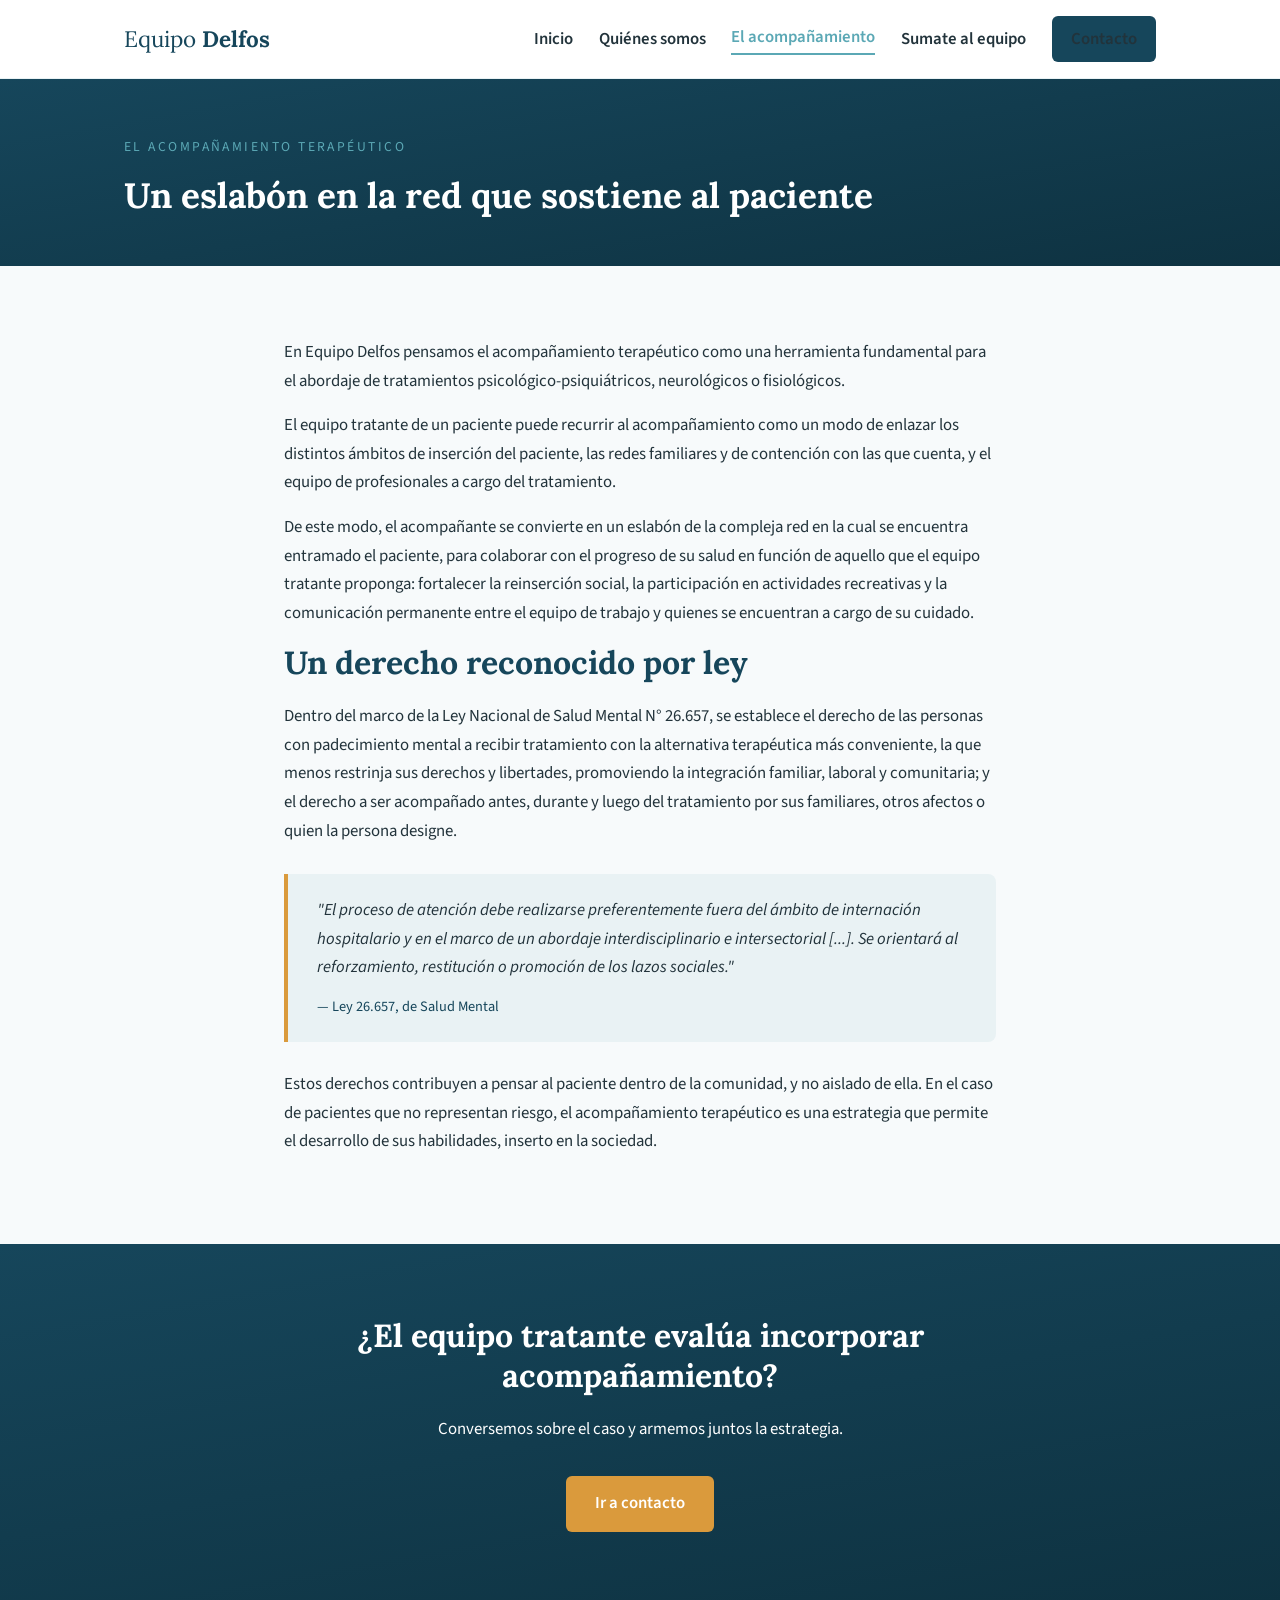
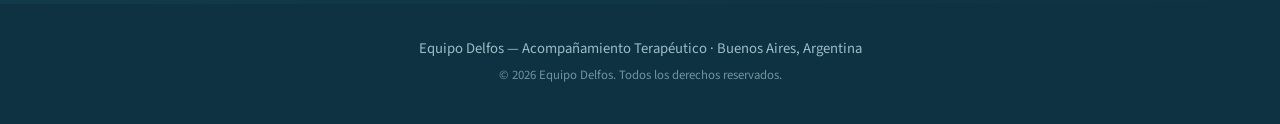
==== acompanamiento.html @ 3078fde4 "primera version del sitio" ====
<!DOCTYPE html>
<html lang="es">
<head>
    <meta charset="UTF-8">
    <meta name="viewport" content="width=device-width, initial-scale=1.0">
    <meta name="description" content="Qué es el acompañamiento terapéutico, cómo se integra al tratamiento del paciente y su marco legal en la Ley Nacional de Salud Mental N° 26.657.">
    <title>El acompañamiento terapéutico | Equipo Delfos</title>
    <link rel="preconnect" href="https://fonts.googleapis.com">
    <link rel="preconnect" href="https://fonts.gstatic.com" crossorigin>
    <link href="https://fonts.googleapis.com/css2?family=Lora:wght@500;600&family=Source+Sans+3:wght@400;600&display=swap" rel="stylesheet">
    <link rel="stylesheet" href="styles.css">
</head>

<body>
    <header class="encabezado">
        <div class="contenedor encabezado-interior">
            <a href="index.html" class="logo">Equipo <strong>Delfos</strong></a>
            <nav class="menu">
                <a href="index.html">Inicio</a>
                <a href="quienes-somos.html">Quiénes somos</a>
                <a href="acompanamiento.html" class="activo">El acompañamiento</a>
                <a href="sumate.html">Sumate al equipo</a>
                <a href="contacto.html" class="boton boton-menu">Contacto</a>
            </nav>
        </div>
    </header>

    <section class="hero hero-interior">
        <div class="contenedor">
            <p class="eyebrow">El acompañamiento terapéutico</p>
            <h1>Un eslabón en la red que sostiene al paciente</h1>
        </div>
    </section>

    <section class="seccion">
        <div class="contenedor contenedor-angosto">
            <p>
                En Equipo Delfos pensamos el acompañamiento terapéutico como una
                herramienta fundamental para el abordaje de tratamientos
                psicológico-psiquiátricos, neurológicos o fisiológicos.
            </p>
            <p>
                El equipo tratante de un paciente puede recurrir al acompañamiento como
                un modo de enlazar los distintos ámbitos de inserción del paciente, las
                redes familiares y de contención con las que cuenta, y el equipo de
                profesionales a cargo del tratamiento.
            </p>
            <p>
                De este modo, el acompañante se convierte en un eslabón de la compleja
                red en la cual se encuentra entramado el paciente, para colaborar con el
                progreso de su salud en función de aquello que el equipo tratante
                proponga: fortalecer la reinserción social, la participación en
                actividades recreativas y la comunicación permanente entre el equipo de
                trabajo y quienes se encuentran a cargo de su cuidado.
            </p>

            <h2>Un derecho reconocido por ley</h2>
            <p>
                Dentro del marco de la Ley Nacional de Salud Mental N° 26.657, se
                establece el derecho de las personas con padecimiento mental a recibir
                tratamiento con la alternativa terapéutica más conveniente, la que menos
                restrinja sus derechos y libertades, promoviendo la integración familiar,
                laboral y comunitaria; y el derecho a ser acompañado antes, durante y
                luego del tratamiento por sus familiares, otros afectos o quien la
                persona designe.
            </p>
            <blockquote>
                "El proceso de atención debe realizarse preferentemente fuera del ámbito
                de internación hospitalario y en el marco de un abordaje
                interdisciplinario e intersectorial [...]. Se orientará al reforzamiento,
                restitución o promoción de los lazos sociales."
                <cite>— Ley 26.657, de Salud Mental</cite>
            </blockquote>
            <p>
                Estos derechos contribuyen a pensar al paciente dentro de la comunidad,
                y no aislado de ella. En el caso de pacientes que no representan riesgo,
                el acompañamiento terapéutico es una estrategia que permite el
                desarrollo de sus habilidades, inserto en la sociedad.
            </p>
        </div>
    </section>

    <section class="seccion seccion-contacto">
        <div class="contenedor contenedor-angosto">
            <h2>¿El equipo tratante evalúa incorporar acompañamiento?</h2>
            <p>Conversemos sobre el caso y armemos juntos la estrategia.</p>
            <div class="contacto-acciones">
                <a href="contacto.html" class="boton boton-principal">Ir a contacto</a>
            </div>
        </div>
    </section>

    <footer class="pie">
        <div class="contenedor">
            <p>Equipo Delfos — Acompañamiento Terapéutico · Buenos Aires, Argentina</p>
            <p class="pie-nota">© 2026 Equipo Delfos. Todos los derechos reservados.</p>
        </div>
    </footer>
</body>
</html>
---- styles.css ----
/* ==========================================================
   HOJA DE ESTILOS — EQUIPO DELFOS
   Un archivo CSS es una lista de reglas:
   selector { propiedad: valor; }
   "A quién le aplico esto { qué le cambio: cómo lo dejo }"
   ========================================================== */

/* ---------- VARIABLES: la paleta en un solo lugar ----------
   Definimos los colores una vez con nombre propio.
   Si mañana cambia la identidad, se modifica SOLO acá.        */
:root {
    --azul-profundo: #16465B;   /* color principal: mar profundo */
    --aguamarina:    #5BA8B5;   /* acentos suaves */
    --ambar:         #DA9A3C;   /* botones de acción: calidez */
    --fondo:         #F7FAFB;   /* fondo general, blanco azulado */
    --fondo-suave:   #E9F2F4;   /* fondo de secciones destacadas */
    --texto:         #22333B;   /* gris azulado oscuro, mejor que negro puro */
    --blanco:        #FFFFFF;
}

/* ---------- RESETEO BÁSICO ----------
   Los navegadores traen márgenes por defecto distintos entre sí.
   Los eliminamos para tener control total.                    */
* {
    margin: 0;
    padding: 0;
    box-sizing: border-box; /* el ancho incluye bordes y relleno: más predecible */
}

/* Que los saltos del menú (#seccion) se deslicen suavemente */
html {
    scroll-behavior: smooth;
}

/* ---------- ESTILOS GENERALES DEL CUERPO ---------- */
body {
    font-family: 'Source Sans 3', Arial, sans-serif; /* si no carga la primera, usa la siguiente */
    color: var(--texto);            /* var(...) usa una variable definida arriba */
    background-color: var(--fondo);
    line-height: 1.7;               /* separación entre líneas: clave para lectura cómoda */
    font-size: 1.05rem;
}

/* Títulos: la tipografía serif les da el tono institucional cálido */
h1, h2, h3 {
    font-family: 'Lora', Georgia, serif;
    color: var(--azul-profundo);
    line-height: 1.25;
}

h2 {
    font-size: 2rem;
    margin-bottom: 1.2rem;
}

p {
    margin-bottom: 1rem;
}

/* ---------- EL CONTENEDOR: truco de maquetación esencial ----------
   Limita el ancho del contenido y lo centra.
   Sin esto, en un monitor grande el texto se estira de borde a borde. */
.contenedor {
    max-width: 1080px;
    margin: 0 auto;      /* "auto" a los costados = centrado horizontal */
    padding: 0 1.5rem;   /* aire a los costados en pantallas chicas */
}

/* Para bloques de lectura larga: más angosto todavía.
   Las líneas de texto muy anchas cansan la vista. */
.contenedor-angosto {
    max-width: 760px;
}

/* ---------- ENCABEZADO ---------- */
.encabezado {
    background-color: var(--blanco);
    border-bottom: 1px solid var(--fondo-suave);
    position: sticky;   /* el menú queda "pegado" arriba al hacer scroll */
    top: 0;
}

.encabezado-interior {
    display: flex;                   /* flex: pone los hijos en fila */
    justify-content: space-between;  /* logo a la izquierda, menú a la derecha */
    align-items: center;             /* centrados verticalmente */
    padding-top: 1rem;
    padding-bottom: 1rem;
    flex-wrap: wrap;                 /* en celulares, el menú baja de línea */
    gap: 0.8rem;
}

.logo {
    font-family: 'Lora', Georgia, serif;
    font-size: 1.4rem;
    color: var(--azul-profundo);
    text-decoration: none;  /* saca el subrayado de los enlaces */
}

.menu {
    display: flex;
    gap: 1.6rem;         /* espacio entre los enlaces del menú */
    align-items: center;
    flex-wrap: wrap;
}

.menu a {
    text-decoration: none;
    color: var(--texto);
    font-weight: 600;
}

/* :hover = cuando el mouse pasa por encima */
.menu a:hover {
    color: var(--aguamarina);
}

/* ---------- HERO ---------- */
.hero {
    background: linear-gradient(170deg, var(--azul-profundo) 0%, #0E3241 100%);
    color: var(--blanco);
    padding: 6rem 0 5.5rem;
    text-align: center;
}

/* El "eyebrow": etiqueta pequeña arriba del título */
.eyebrow {
    text-transform: uppercase;
    letter-spacing: 0.18em;   /* separación entre letras */
    font-size: 0.85rem;
    color: var(--aguamarina);
    margin-bottom: 1rem;
}

.hero h1 {
    color: var(--blanco);
    font-size: 2.8rem;
    margin-bottom: 1.4rem;
}

.hero-texto {
    max-width: 640px;
    margin: 0 auto 2.2rem;   /* centrado + espacio abajo */
    color: #D7E6EB;          /* blanco levemente azulado, más suave que el puro */
}

/* ---------- BOTONES ---------- */
.boton {
    display: inline-block;
    padding: 0.85rem 1.8rem;
    border-radius: 6px;
    text-decoration: none;
    font-weight: 600;
    transition: transform 0.15s ease, background-color 0.15s ease; /* animación suave */
}

.boton-principal {
    background-color: var(--ambar);
    color: var(--blanco);
}

.boton-principal:hover {
    background-color: #C4882F;
    transform: translateY(-2px);  /* se eleva 2 píxeles al pasar el mouse */
}

.boton-secundario {
    border: 2px solid var(--aguamarina);
    color: var(--azul-profundo);
}

.boton-secundario:hover {
    background-color: var(--fondo-suave);
}

.boton-menu {
    background-color: var(--azul-profundo);
    color: var(--blanco);
    padding: 0.55rem 1.2rem;
}

.boton-menu:hover {
    background-color: var(--aguamarina);
    color: var(--blanco);
}

/* ---------- SECCIONES ---------- */
.seccion {
    padding: 4.5rem 0;   /* aire arriba y abajo de cada bloque */
}

/* Fondo alternado para dar ritmo visual al scroll */
.seccion-destacada {
    background-color: var(--fondo-suave);
}

/* ---------- PILARES (las tres tarjetas) ---------- */
.pilares {
    display: grid;                                   /* grid: organiza en cuadrícula */
    grid-template-columns: repeat(3, 1fr);           /* 3 columnas iguales */
    gap: 1.4rem;
    margin-top: 2.5rem;
}

.pilar {
    background-color: var(--blanco);
    border-top: 4px solid var(--aguamarina);  /* detalle de identidad */
    border-radius: 8px;
    padding: 1.6rem;
    box-shadow: 0 2px 10px rgba(22, 70, 91, 0.07);  /* sombra sutil */
}

.pilar h3 {
    margin-bottom: 0.5rem;
    font-size: 1.15rem;
}

.pilar p {
    margin-bottom: 0;
    font-size: 0.98rem;
}

/* ---------- CITA DE LA LEY ---------- */
blockquote {
    border-left: 4px solid var(--ambar);
    background-color: var(--fondo-suave);
    padding: 1.4rem 1.8rem;
    margin: 1.8rem 0;
    font-style: italic;
    border-radius: 0 8px 8px 0;
}

blockquote cite {
    display: block;        /* lo baja a su propia línea */
    margin-top: 0.8rem;
    font-style: normal;
    font-size: 0.9rem;
    color: var(--azul-profundo);
}

/* ---------- CONTACTO ---------- */
.seccion-contacto {
    background: linear-gradient(170deg, var(--azul-profundo) 0%, #0E3241 100%);
    text-align: center;
}

.seccion-contacto h2,
.seccion-contacto p {
    color: var(--blanco);
}

.contacto-acciones {
    display: flex;
    gap: 1rem;
    justify-content: center;
    flex-wrap: wrap;
    margin-top: 2rem;
}

/* En el fondo oscuro, el botón secundario necesita otros colores */
.seccion-contacto .boton-secundario {
    border-color: var(--aguamarina);
    color: var(--blanco);
}

.seccion-contacto .boton-secundario:hover {
    background-color: rgba(91, 168, 181, 0.2);
}

/* ---------- PIE ---------- */
.pie {
    background-color: #0E3241;
    color: #9DBCC7;
    text-align: center;
    padding: 2rem 0;
    font-size: 0.92rem;
}

.pie p {
    margin-bottom: 0.3rem;
}

.pie-nota {
    font-size: 0.8rem;
    opacity: 0.7;
}

/* ---------- ADAPTACIÓN A CELULARES ----------
   @media = "si la pantalla mide 720px o menos, aplicá estas reglas"
   La mayoría de las visitas van a llegar desde el celular.      */
@media (max-width: 720px) {
    .hero h1 {
        font-size: 2rem;
    }

    .hero {
        padding: 4rem 0 3.5rem;
    }

    .pilares {
        grid-template-columns: 1fr;  /* las 3 tarjetas pasan a 1 columna */
    }

    h2 {
        font-size: 1.6rem;
    }
}

/* ==========================================================
   AGREGADOS DE LA ETAPA 2 — sitio multipágina
   ========================================================== */

/* ---------- ENLACE ACTIVO DEL MENÚ ----------
   La clase .activo marca en qué página está el visitante.
   "El .menu a.activo" se lee: "dentro de .menu, los <a>
   que ADEMÁS tengan la clase activo".                    */
.menu a.activo {
    color: var(--aguamarina);
    border-bottom: 2px solid var(--aguamarina);
    padding-bottom: 2px;
}

/* Caso especial: cuando el activo es el botón de Contacto,
   no queremos subrayado sino el botón en color acento.    */
.menu a.boton-menu.activo {
    background-color: var(--aguamarina);
    border-bottom: none;
    padding-bottom: 0.55rem; /* restaura el padding del botón */
}

/* ---------- HERO INTERIOR ----------
   Las páginas interiores usan un hero más bajo:
   presenta el tema sin ocupar toda la pantalla.
   Nota: el HTML usa class="hero hero-interior", o sea,
   hereda todo lo de .hero y esta regla solo AJUSTA.      */
.hero-interior {
    padding: 3.5rem 0 3rem;
    text-align: left;
}

.hero-interior h1 {
    font-size: 2.2rem;
    margin-bottom: 0;
}

/* ---------- ENLACES "LEER MÁS" ---------- */
.enlace-mas a {
    color: var(--azul-profundo);
    font-weight: 600;
    text-decoration: none;
    border-bottom: 2px solid var(--ambar);
}

.enlace-mas a:hover {
    color: var(--ambar);
}

/* ---------- ACCIONES ALINEADAS A LA IZQUIERDA ----------
   .contacto-acciones centra los botones (para las secciones
   oscuras). En páginas de texto los queremos a la izquierda. */
.acciones-izquierda {
    justify-content: flex-start;
    margin-bottom: 2.5rem;
}
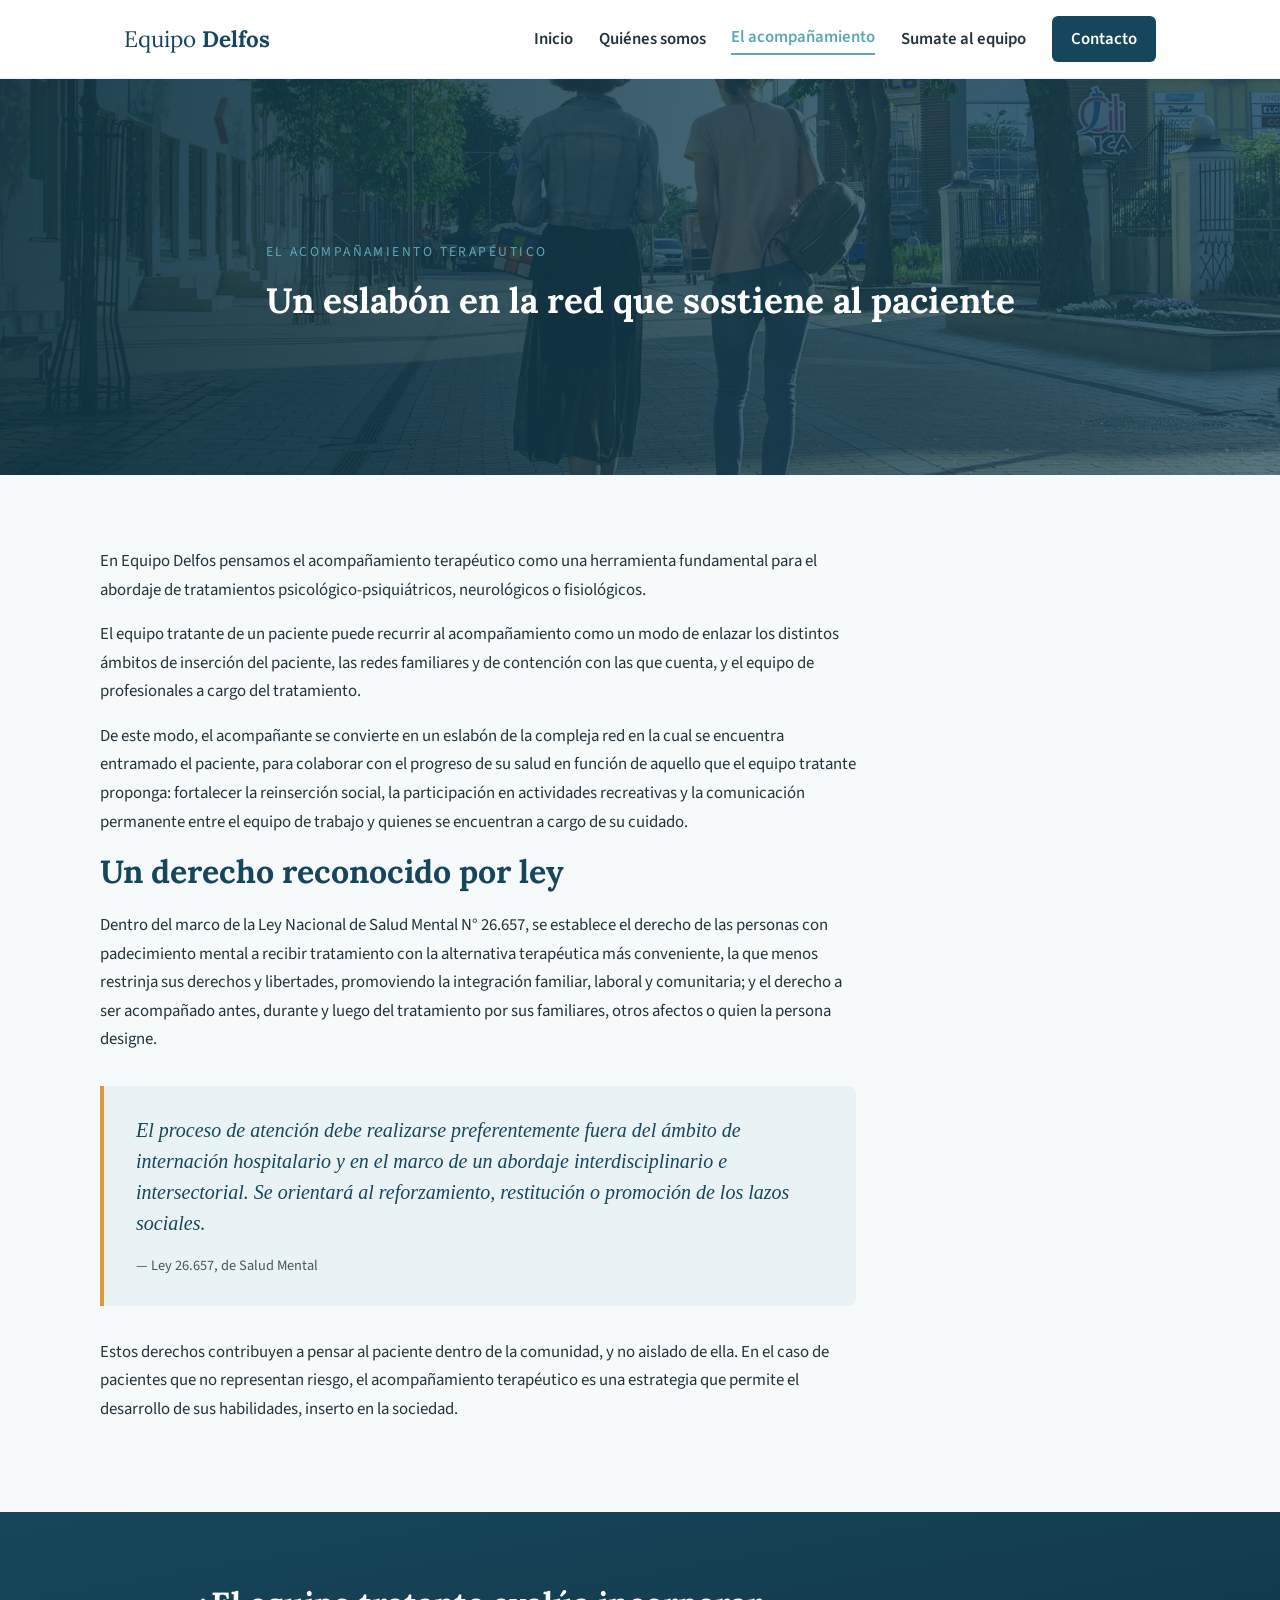
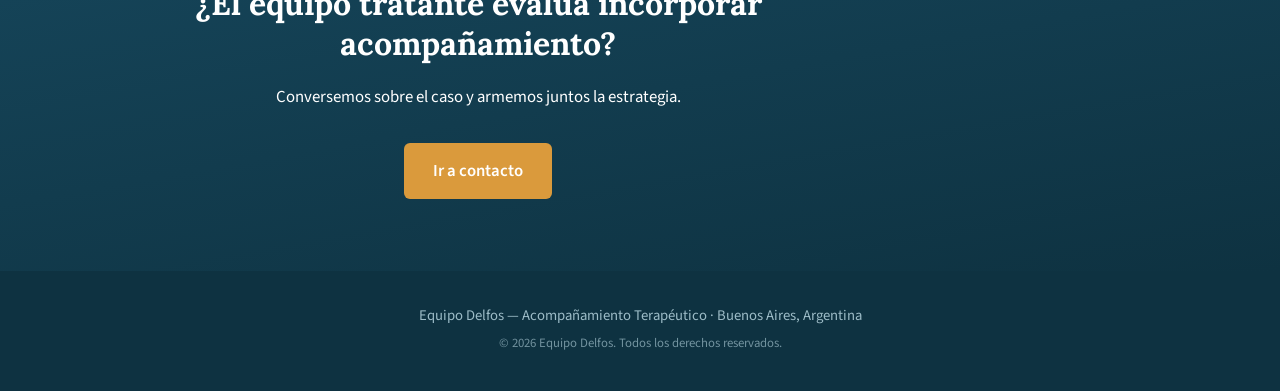
==== commit d809fe1c: "unifico diseño de interiores y cambio" ====
--- a/acompanamiento.html
+++ b/acompanamiento.html
@@ -25,7 +25,7 @@
         </div>
     </header>
 
-    <section class="hero hero-interior">
+    <section class="hero hero-interior hero-acompanamiento">
         <div class="contenedor">
             <p class="eyebrow">El acompañamiento terapéutico</p>
             <h1>Un eslabón en la red que sostiene al paciente</h1>
@@ -33,7 +33,7 @@
     </section>
 
     <section class="seccion">
-        <div class="contenedor contenedor-angosto">
+        <div class="contenedor contenedor-lectura">
             <p>
                 En Equipo Delfos pensamos el acompañamiento terapéutico como una
                 herramienta fundamental para el abordaje de tratamientos
@@ -64,11 +64,11 @@
                 luego del tratamiento por sus familiares, otros afectos o quien la
                 persona designe.
             </p>
-            <blockquote>
-                "El proceso de atención debe realizarse preferentemente fuera del ámbito
-                de internación hospitalario y en el marco de un abordaje
-                interdisciplinario e intersectorial [...]. Se orientará al reforzamiento,
-                restitución o promoción de los lazos sociales."
+            <blockquote class="cita-destacada">
+                El proceso de atención debe realizarse preferentemente fuera del
+                ámbito de internación hospitalario y en el marco de un abordaje
+                interdisciplinario e intersectorial. Se orientará al reforzamiento,
+                restitución o promoción de los lazos sociales.
                 <cite>— Ley 26.657, de Salud Mental</cite>
             </blockquote>
             <p>
@@ -81,7 +81,7 @@
     </section>
 
     <section class="seccion seccion-contacto">
-        <div class="contenedor contenedor-angosto">
+        <div class="contenedor contenedor-lectura">
             <h2>¿El equipo tratante evalúa incorporar acompañamiento?</h2>
             <p>Conversemos sobre el caso y armemos juntos la estrategia.</p>
             <div class="contacto-acciones">
@@ -97,4 +97,4 @@
         </div>
     </footer>
 </body>
-</html>
+</html>
--- a/styles.css
+++ b/styles.css
@@ -362,3 +362,546 @@
     justify-content: flex-start;
     margin-bottom: 2.5rem;
 }
+
+/* ==========================================================
+   AGREGADOS DE LA ETAPA 4 — formulario de contacto
+   ========================================================== */
+
+.formulario {
+    background-color: var(--blanco);
+    border-radius: 8px;
+    padding: 2rem;
+    margin: 2rem 0 3rem;
+    box-shadow: 0 2px 12px rgba(22, 70, 91, 0.08);
+}
+
+/* Cada bloque etiqueta + cajita */
+.campo {
+    margin-bottom: 1.3rem;
+}
+
+/* display:block hace que la etiqueta ocupe su propia línea,
+   quedando ARRIBA de la cajita en vez de al costado. */
+.campo label {
+    display: block;
+    font-weight: 600;
+    margin-bottom: 0.4rem;
+    color: var(--azul-profundo);
+}
+
+.opcional {
+    font-weight: 400;
+    color: #7A8B92;
+    font-size: 0.9rem;
+}
+
+/* Una sola regla para los tres tipos de cajita.
+   Las comas separan selectores: "aplicá esto a todos ellos". */
+.formulario input,
+.formulario select,
+.formulario textarea {
+    width: 100%;                     /* ocupan todo el ancho disponible */
+    padding: 0.7rem 0.9rem;
+    border: 1px solid #C8D8DD;
+    border-radius: 6px;
+    font-family: inherit;            /* heredan la tipografía del body:
+                                        sin esto usarían la fea del navegador */
+    font-size: 1rem;
+    color: var(--texto);
+    background-color: var(--blanco);
+}
+
+/* :focus = cuando el campo está seleccionado (el cursor adentro).
+   Marcarlo es clave para quien navega con teclado. */
+.formulario input:focus,
+.formulario select:focus,
+.formulario textarea:focus {
+    outline: none;                                  /* saca el borde por defecto */
+    border-color: var(--aguamarina);                /* y lo reemplaza por el nuestro */
+    box-shadow: 0 0 0 3px rgba(91, 168, 181, 0.25); /* halo suave */
+}
+
+/* resize:vertical = el usuario puede agrandar la caja de texto
+   solo hacia abajo, no a lo ancho (evita romper el diseño). */
+.formulario textarea {
+    resize: vertical;
+}
+
+/* El botón de envío es un <button>, no un <a>:
+   necesita algunos ajustes que los enlaces no requieren. */
+.formulario button {
+    border: none;
+    cursor: pointer;        /* muestra la manito al pasar el mouse */
+    font-size: 1rem;
+    font-family: inherit;
+}
+
+.nota-privacidad {
+    font-size: 0.88rem;
+    color: #7A8B92;
+    margin-top: 1.2rem;
+    margin-bottom: 0;
+}
+
+/* ==========================================================
+   PASO 1 — HERO CON IMAGEN DE FONDO
+   ========================================================== */
+
+/* La propiedad background-image acepta VARIAS capas separadas
+   por comas. La primera de la lista queda ARRIBA de todo.
+   Acá: primero el velo de color, debajo la foto.             */
+.hero-inicio {
+    background-image:
+        /* Capa 1: velo azul en degradado diagonal.
+           rgba() = rojo, verde, azul + opacidad (0 a 1).
+           Empieza casi opaco (0.94) donde va el texto y termina
+           casi transparente (0.35) para que se vean las manos. */
+        linear-gradient(
+            100deg,
+            rgba(14, 50, 65, 0.94) 0%,
+            rgba(22, 70, 91, 0.80) 50%,
+            rgba(22, 70, 91, 0.35) 100%
+        ),
+        /* Capa 2: la fotografía.
+           La ruta es relativa: "desde donde está styles.css,
+           entrá a la carpeta imagenes y buscá este archivo". */
+        url('imagenes/hero-manos.webp');
+
+    /* cover = la imagen se agranda hasta cubrir todo el bloque,
+       recortando lo que sobre. Sin esto, se repetiría en mosaico. */
+    background-size: cover;
+    background-position: center;
+
+    /* vh = "viewport height", el alto de la pantalla.
+       80vh = el hero ocupa el 80% del alto visible, sea cual sea
+       el dispositivo. Da sensación de portada, no de banner.    */
+    min-height: 80vh;
+
+    /* Estas tres líneas centran el contenido verticalmente
+       dentro de ese alto grande.                              */
+    display: flex;
+    align-items: center;
+
+    /* EL CAMBIO CLAVE: el texto deja de estar centrado.
+       La asimetría es lo que rompe la cara de plantilla.      */
+    text-align: left;
+    padding: 5rem 0;
+}
+
+/* Limita el ancho del texto para que no se estire sobre la foto.
+   Las líneas muy largas cansan la vista, y además queremos dejar
+   respirar el lado derecho de la imagen.                        */
+.hero-contenido {
+    max-width: 620px;
+}
+
+/* El párrafo del hero venía centrado con "margin: 0 auto".
+   Acá lo alineamos a la izquierda como el resto del bloque. */
+.hero-inicio .hero-texto {
+    margin-left: 0;
+    margin-right: 0;
+}
+
+/* En celulares el hero se achica y el velo se hace más parejo:
+   con la pantalla angosta, el texto pasa por encima de las manos
+   y necesita más contraste para leerse.                        */
+@media (max-width: 720px) {
+    .hero-inicio {
+        min-height: 68vh;
+        padding: 3.5rem 0;
+        background-image:
+            linear-gradient(
+                160deg,
+                rgba(14, 50, 65, 0.93) 0%,
+                rgba(22, 70, 91, 0.86) 100%
+            ),
+            url('imagenes/hero-manos.webp');
+    }
+}
+
+/* ==========================================================
+   CORRECCIÓN — legibilidad del botón "Contacto" del menú
+   Estas reglas son MÁS ESPECÍFICAS que ".menu a", así que
+   ganan y el color del texto se aplica como corresponde.
+   ========================================================== */
+
+/* Estado normal: fondo azul oscuro, texto blanco */
+.menu a.boton-menu {
+    background-color: var(--azul-profundo);
+    color: var(--blanco);
+}
+
+/* Al pasar el mouse: ámbar con texto oscuro */
+.menu a.boton-menu:hover {
+    background-color: var(--ambar);
+    color: var(--azul-profundo);
+}
+
+/* En la propia página de Contacto: aguamarina con texto oscuro */
+.menu a.boton-menu.activo {
+    background-color: var(--aguamarina);
+    color: var(--azul-profundo);
+}
+
+/* ==========================================================
+   PASO 2 — BLOQUE ASIMÉTRICO (imagen + texto)
+   ========================================================== */
+
+/* Este bloque NO usa .contenedor: ocupa todo el ancho de la
+   pantalla. Grid lo parte en dos columnas iguales (1fr 1fr).
+   "fr" significa "fracción del espacio disponible".         */
+.bloque-doble {
+    display: grid;
+    grid-template-columns: 1fr 1fr;
+
+    /* align-items: center alinea verticalmente las dos columnas.
+       Con "stretch" (el valor por defecto) la imagen se estira
+       para igualar el alto del texto, que es lo que queremos. */
+    align-items: stretch;
+}
+
+/* La columna de la imagen */
+.bloque-imagen {
+    /* Sin esto, una imagen alta desbordaría la celda de la grilla */
+    overflow: hidden;
+    min-height: 420px;
+}
+
+.bloque-imagen img {
+    width: 100%;
+    height: 100%;
+
+    /* object-fit: cover es el equivalente de background-size:cover
+       pero para etiquetas <img>. La foto llena el espacio recortando
+       lo que sobra, en vez de deformarse.                          */
+    object-fit: cover;
+
+    /* display:block elimina un espacio fantasma de unos píxeles
+       que los navegadores agregan debajo de las imágenes.        */
+    display: block;
+}
+
+/* La columna del texto */
+.bloque-texto {
+    display: flex;
+    align-items: center;
+    padding: 4rem 3rem;
+}
+
+/* Limita el ancho de la línea de texto dentro de su columna */
+.bloque-texto-interior {
+    max-width: 480px;
+}
+
+.bloque-texto-interior h2 {
+    margin-bottom: 1.2rem;
+}
+
+/* En celulares no hay lugar para dos columnas: pasan a una sola,
+   con la imagen arriba y el texto abajo.                       */
+@media (max-width: 860px) {
+    .bloque-doble {
+        grid-template-columns: 1fr;
+    }
+
+    .bloque-imagen {
+        min-height: 260px;
+        max-height: 320px;
+    }
+
+    .bloque-texto {
+        padding: 2.5rem 1.5rem;
+    }
+}
+
+/* ==========================================================
+   PASO 3 — GALERÍA DE VIDA EN COMUNIDAD
+   ========================================================== */
+
+.seccion-galeria {
+    background-color: var(--blanco);
+}
+
+/* El encabezado va angosto y a la izquierda, no centrado.
+   Otra pequeña asimetría que suma. */
+.galeria-encabezado {
+    max-width: 640px;
+    margin-bottom: 2.5rem;
+}
+
+/* auto-fit + minmax es la fórmula de grilla responsiva:
+   "hacé tantas columnas como entren, de mínimo 260px cada una".
+   No hace falta un @media: se reacomoda sola según el ancho.  */
+.galeria {
+    display: grid;
+    grid-template-columns: repeat(auto-fit, minmax(260px, 1fr));
+    gap: 1.5rem;
+}
+
+/* <figure> trae márgenes por defecto del navegador: los sacamos */
+.galeria-item {
+    margin: 0;
+}
+
+.galeria-item img {
+    width: 100%;
+
+    /* aspect-ratio fuerza a TODAS las fotos a la misma proporción,
+       aunque los archivos originales tengan formas distintas.
+       Sin esto, la galería quedaría despareja. 4/3 es un formato
+       clásico y equilibrado.                                    */
+    aspect-ratio: 4 / 3;
+    object-fit: cover;
+    display: block;
+    border-radius: 8px;
+
+    /* Preparamos la transición para el efecto de hover */
+    transition: transform 0.4s ease;
+}
+
+/* Al pasar el mouse, la foto crece apenas.
+   scale(1.03) = 103% del tamaño original: suficiente para que
+   se perciba vida, sin que parezca un cartel publicitario.   */
+.galeria-item:hover img {
+    transform: scale(1.03);
+}
+
+/* overflow:hidden recorta el crecimiento de la imagen para que
+   no se desborde de sus esquinas redondeadas al agrandarse.  */
+.galeria-item {
+    overflow: hidden;
+    border-radius: 8px;
+}
+
+.galeria-item figcaption {
+    margin-top: 0.8rem;
+    font-family: 'Lora', Georgia, serif;
+    font-size: 1.05rem;
+    color: var(--azul-profundo);
+}
+
+/* ==========================================================
+   PASO 4 — PILARES NUMERADOS, CITA Y VIDEO
+   ========================================================== */
+
+/* --- Introducción de sección, alineada a la izquierda --- */
+.intro-seccion {
+    max-width: 640px;
+    margin-bottom: 3rem;
+}
+
+/* --- Pilares con número grande --- */
+.pilares-num {
+    display: grid;
+    grid-template-columns: repeat(auto-fit, minmax(240px, 1fr));
+    gap: 2.5rem;
+    margin-bottom: 2.5rem;
+}
+
+.pilar-num {
+    border-top: 2px solid var(--aguamarina);
+    padding-top: 1.4rem;
+}
+
+.pilar-numero {
+    display: block;
+    font-family: 'Lora', Georgia, serif;
+    font-size: 2.6rem;
+    line-height: 1;
+    color: var(--ambar);
+    margin-bottom: 0.6rem;
+}
+
+.pilar-num h3 {
+    font-size: 1.2rem;
+    margin-bottom: 0.5rem;
+}
+
+.pilar-num p {
+    margin-bottom: 0;
+    color: #46585F;
+}
+
+/* --- Banda con la cita de la ley --- */
+.banda-cita {
+    background-color: var(--azul-profundo);
+    padding: 5rem 0;
+}
+
+.cita-grande {
+    border: none;
+    background: none;
+    padding: 0;
+    margin: 0;
+    font-family: 'Lora', Georgia, serif;
+    font-style: italic;
+    font-size: 1.6rem;
+    line-height: 1.5;
+    color: var(--blanco);
+    text-align: center;
+}
+
+.cita-grande cite {
+    display: block;
+    margin-top: 1.6rem;
+    font-family: 'Source Sans 3', Arial, sans-serif;
+    font-style: normal;
+    font-size: 0.95rem;
+    color: var(--aguamarina);
+}
+
+/* --- Sección del video --- */
+.seccion-video {
+    background-color: var(--fondo-suave);
+}
+
+.video-encabezado {
+    max-width: 640px;
+    margin-bottom: 2rem;
+}
+
+/* El marco mantiene la proporción 16:9 de los videos.
+   El iframe de YouTube se adapta solo a este espacio. */
+.video-marco {
+    position: relative;
+    width: 100%;
+    aspect-ratio: 16 / 9;
+    border-radius: 10px;
+    overflow: hidden;
+    background-color: var(--azul-profundo);
+}
+
+.video-marco iframe {
+    position: absolute;
+    top: 0;
+    left: 0;
+    width: 100%;
+    height: 100%;
+    border: none;
+}
+
+.video-pendiente {
+    width: 100%;
+    height: 100%;
+    display: flex;
+    align-items: center;
+    justify-content: center;
+    border: 2px dashed var(--aguamarina);
+    border-radius: 10px;
+}
+
+.video-pendiente p {
+    color: var(--aguamarina);
+    margin: 0;
+    font-size: 1.05rem;
+    letter-spacing: 0.05em;
+    text-transform: uppercase;
+}
+
+@media (max-width: 720px) {
+    .cita-grande {
+        font-size: 1.2rem;
+    }
+
+    .banda-cita {
+        padding: 3.5rem 0;
+    }
+
+    .pilar-numero {
+        font-size: 2.2rem;
+    }
+}
+
+/* ==========================================================
+   PASO 5 — UNIFICACIÓN DE LAS PÁGINAS INTERIORES
+   ========================================================== */
+
+/* --- Heros interiores con imagen de fondo ---
+   Mismo patrón que el hero del inicio, pero más bajos:
+   presentan el tema sin competir con la portada.        */
+.hero-interior[class*="hero-"] {
+    background-size: cover;
+    background-position: center;
+    min-height: 44vh;
+    display: flex;
+    align-items: center;
+}
+
+.hero-quienes {
+    background-image:
+        linear-gradient(100deg, rgba(14,50,65,0.93) 0%, rgba(22,70,91,0.72) 100%),
+        url('imagenes/hero-quienes.webp');
+}
+
+.hero-acompanamiento {
+    background-image:
+        linear-gradient(100deg, rgba(14,50,65,0.93) 0%, rgba(22,70,91,0.68) 100%),
+        url('imagenes/hero-acompanamiento.webp');
+}
+
+.hero-sumate {
+    background-image:
+        linear-gradient(100deg, rgba(14,50,65,0.94) 0%, rgba(22,70,91,0.70) 100%),
+        url('imagenes/hero-sumate.webp');
+}
+
+.hero-contacto {
+    background-image:
+        linear-gradient(100deg, rgba(14,50,65,0.93) 0%, rgba(22,70,91,0.70) 100%),
+        url('imagenes/hero-contacto.webp');
+}
+
+/* --- Contenedor de lectura ---
+   Reemplaza a contenedor-angosto en las páginas interiores.
+   Mismo ancho cómodo de lectura, pero alineado a la izquierda
+   en vez de centrado: es la asimetría que unifica con el inicio. */
+.contenedor-lectura {
+    max-width: 780px;
+    margin-left: 0;
+    padding-left: 1.5rem;
+    padding-right: 1.5rem;
+}
+
+/* En pantallas grandes el contenido no queda pegado al borde:
+   respeta el mismo margen izquierdo que el contenedor general. */
+@media (min-width: 1140px) {
+    .contenedor-lectura {
+        margin-left: calc((100vw - 1080px) / 2);
+        padding-left: 0;
+    }
+}
+
+/* --- Cita destacada en páginas interiores --- */
+.cita-destacada {
+    border-left: 4px solid var(--ambar);
+    background-color: var(--fondo-suave);
+    padding: 1.8rem 2rem;
+    margin: 2rem 0;
+    font-family: 'Lora', Georgia, serif;
+    font-style: italic;
+    font-size: 1.25rem;
+    line-height: 1.55;
+    color: var(--azul-profundo);
+    border-radius: 0 8px 8px 0;
+}
+
+.cita-destacada cite {
+    display: block;
+    margin-top: 1rem;
+    font-family: 'Source Sans 3', Arial, sans-serif;
+    font-style: normal;
+    font-size: 0.9rem;
+    color: #46585F;
+}
+
+/* --- Ajustes de celular --- */
+@media (max-width: 720px) {
+    .hero-interior[class*="hero-"] {
+        min-height: 34vh;
+    }
+
+    .cita-destacada {
+        font-size: 1.05rem;
+        padding: 1.4rem 1.4rem;
+    }
+}
